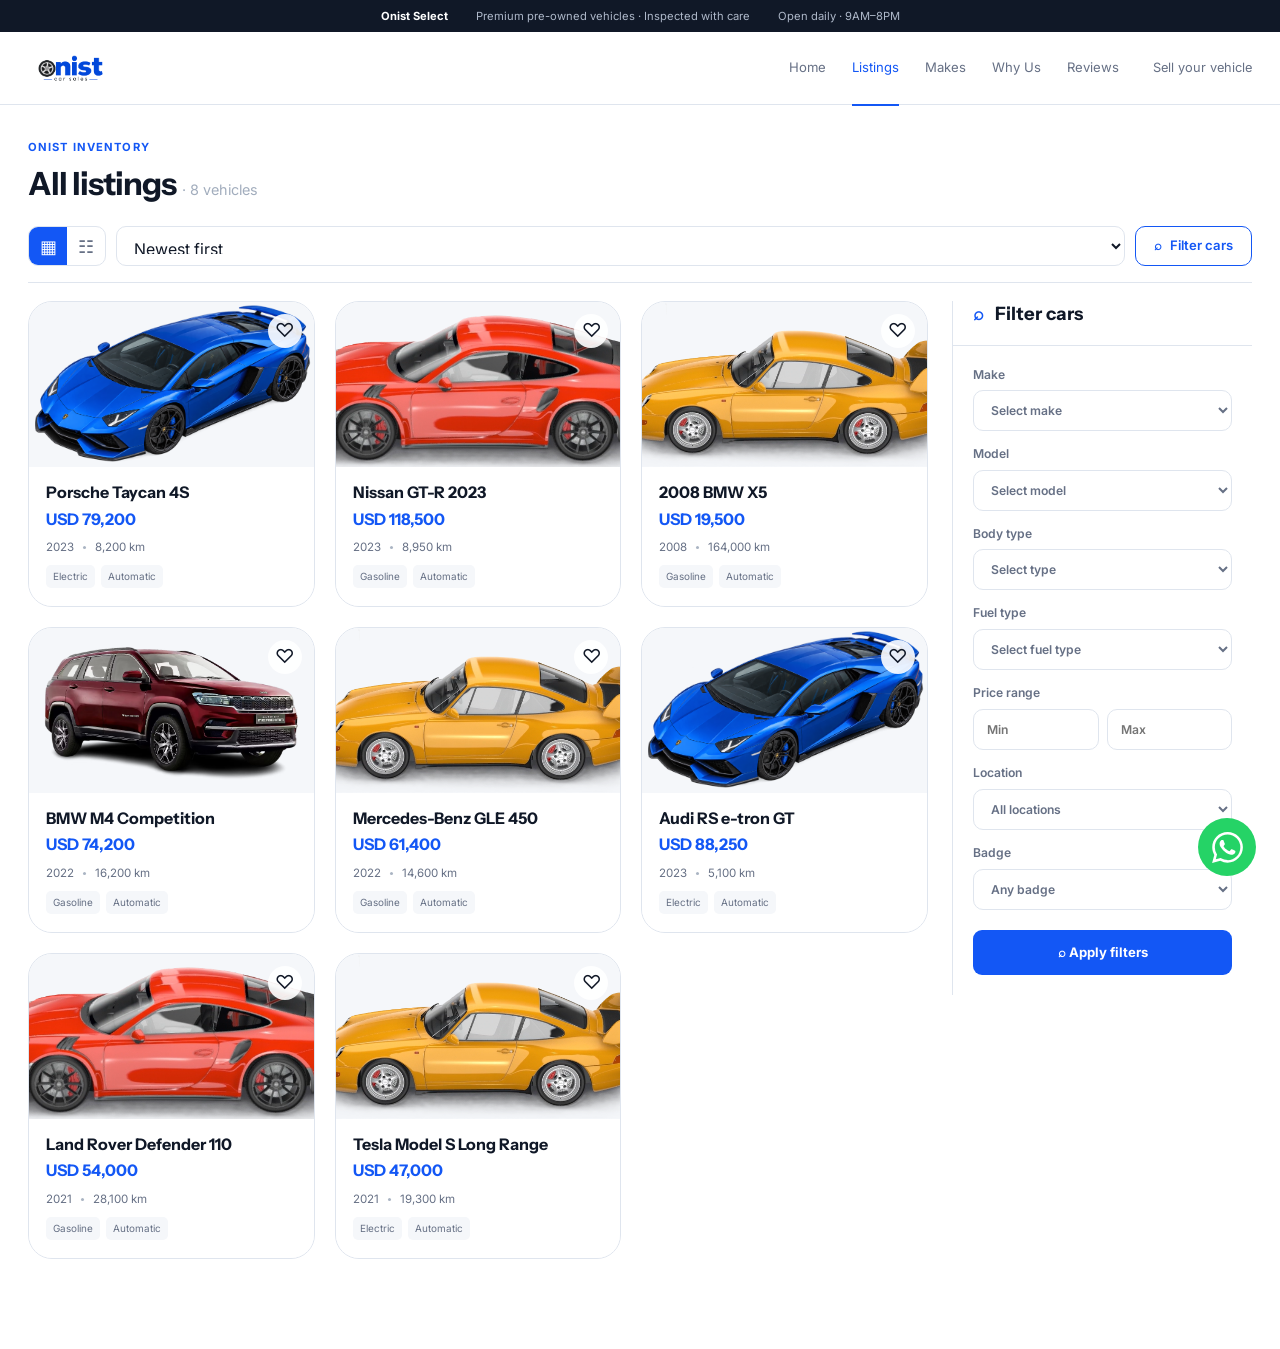
==== listings.html @ 409d68c4 "FirstCommit" ====
<!DOCTYPE html>
<html lang="en">
<head>
  <meta charset="UTF-8">
  <meta name="viewport" content="width=device-width, initial-scale=1.0">
  <title>All Listings | Onist Cars</title>
  <meta name="description" content="Browse certified pre-owned vehicles from Onist Cars.">
  <link rel="preconnect" href="https://fonts.googleapis.com">
  <link rel="preconnect" href="https://fonts.gstatic.com" crossorigin>
  <link href="https://fonts.googleapis.com/css2?family=Instrument+Sans:wght@500;600;700&family=Inter:wght@400;500;600&display=swap" rel="stylesheet">
  <link rel="icon" type="image/png" href="fav.png">
  <link rel="stylesheet" href="listings.css">
  <style>
    .browse-layout.filters-collapsed { grid-template-columns: 1fr; }
    .filters-collapsed .listing-results { grid-template-columns: repeat(4, minmax(0, 1fr)); }
    .filter-panel.is-collapsed { display: none; }
    .browse-card { border-radius: 24px; background: rgba(255,255,255,.88); }
    .browse-card__media { aspect-ratio: 1.72; }
    .browse-card__media::after { content: ""; position: absolute; inset: 0; background: linear-gradient(115deg, transparent 40%, rgba(255,255,255,.5) 50%, transparent 60%); transform: translateX(-120%) skewX(-15deg); transition: transform .9s cubic-bezier(.4,0,.2,1); pointer-events: none; }
    .listing-badge { display: none; }
    .browse-card:hover .browse-card__media::after { transform: translateX(120%) skewX(-15deg); }
    .browse-card__body { padding: 16px 17px 18px; background: rgba(255,255,255,.88); }
    .browse-card__fav { position: absolute; z-index: 3; top: 12px; right: 12px; display: grid; place-items: center; width: 34px; height: 34px; border-radius: 50%; background: rgba(255,255,255,.9); color: #101827; font-size: 1.2rem; }
    .browse-card__fav.is-saved { color: #1357f5; }
    .whatsapp-float { position: fixed; right: 24px; bottom: 24px; z-index: 300; display: grid; place-items: center; width: 58px; height: 58px; border-radius: 50%; background: #25D366; color: #fff; animation: whatsappHeartbeat 1.65s ease-in-out infinite; }
    .whatsapp-float svg { width: 31px; height: 31px; fill: currentColor; }
    @keyframes whatsappHeartbeat { 0%, 100% { transform: scale(1); } 12% { transform: scale(1.13); } 24% { transform: scale(1); } 36% { transform: scale(1.09); } 52% { transform: scale(1); } }
    @media (max-width: 680px) { .whatsapp-float { right: 16px; bottom: 16px; width: 52px; height: 52px; } .whatsapp-float svg { width: 28px; height: 28px; } }
    @media (prefers-reduced-motion: reduce) { .whatsapp-float { animation: none; } }
    @media (max-width: 1100px) { .filters-collapsed .listing-results { grid-template-columns: repeat(3, minmax(0, 1fr)); } }
    @media (max-width: 760px) { .filters-collapsed .listing-results { grid-template-columns: repeat(2, minmax(0, 1fr)); } .filter-panel.is-collapsed { display: block; } }
  </style>
</head>
<body>
  <header class="browse-header">
    <div class="browse-topline"><span>Onist Select</span><span>Premium pre-owned vehicles · Inspected with care</span><span>Open daily · 9AM–8PM</span></div>
    <div class="browse-nav">
      <a class="browse-brand" href="index.html"><img src="onist.png" alt="Onist Cars"></a>
      <nav aria-label="Primary navigation"><a href="index.html">Home</a><a class="is-active" href="listings.html">Listings</a><a href="index.html#makes">Makes</a><a href="index.html#why">Why Us</a><a href="index.html#reviews">Reviews</a></nav>
      <a class="sell-link" href="index.html#sell">Sell your vehicle</a>
      <button class="mobile-menu" type="button" aria-label="Open menu">☰</button>
    </div>
  </header>

  <main class="browse-main">
    <div class="browse-heading"><div><p class="eyebrow">Onist inventory</p><h1>All listings <span>· 8 vehicles</span></h1></div><button class="mobile-filter-trigger" id="openFilters" type="button"><span aria-hidden="true">⌕</span> Filter cars</button></div>
    <div class="browse-toolbar"><div class="view-toggle" aria-label="View mode"><button class="is-active" type="button" data-view="grid" aria-label="Grid view">▦</button><button type="button" data-view="list" aria-label="List view">☷</button></div><label class="sort-control"><span class="sr-only">Sort listings</span><select id="sortListings"><option value="newest">Newest first</option><option value="price-low">Price: low to high</option><option value="price-high">Price: high to low</option></select></label><button class="desktop-filter-trigger" id="openFiltersDesktop" type="button"><span aria-hidden="true">⌕</span> Filter cars</button></div>

    <div class="browse-layout">
      <section class="listing-results" id="listingResults" aria-live="polite">
        <article class="browse-card" data-year="2023" data-price="79200" data-make="Porsche" data-type="Coupe" data-fuel="Electric"><a href="listing.html" class="browse-card__media"><span class="listing-badge">Certified</span><img src="images/ImageFour.png" alt="Porsche Taycan 4S" loading="lazy"></a><div class="browse-card__body"><h2>Porsche Taycan 4S</h2><strong>USD 79,200</strong><p>2023 <i></i> 8,200 km</p><div><span>Electric</span><span>Automatic</span></div></div></article>
        <article class="browse-card" data-year="2023" data-price="118500" data-make="Nissan" data-type="Coupe" data-fuel="Gasoline"><a href="listing.html" class="browse-card__media"><span class="listing-badge">Great price</span><img src="images/ImageTwo.png" alt="Nissan GT-R 2023" loading="lazy"></a><div class="browse-card__body"><h2>Nissan GT-R 2023</h2><strong>USD 118,500</strong><p>2023 <i></i> 8,950 km</p><div><span>Gasoline</span><span>Automatic</span></div></div></article>
        <article class="browse-card" data-year="2008" data-price="19500" data-make="BMW" data-type="SUV" data-fuel="Gasoline"><a href="listing.html" class="browse-card__media"><span class="listing-badge">Great price</span><img src="images/imageOne.png" alt="BMW X5 2008" loading="lazy"></a><div class="browse-card__body"><h2>2008 BMW X5</h2><strong>USD 19,500</strong><p>2008 <i></i> 164,000 km</p><div><span>Gasoline</span><span>Automatic</span></div></div></article>
        <article class="browse-card" data-year="2022" data-price="74200" data-make="BMW" data-type="Coupe" data-fuel="Gasoline"><a href="listing.html" class="browse-card__media"><span class="listing-badge">Certified</span><img src="meridian.avif" alt="BMW M4 Competition" loading="lazy"></a><div class="browse-card__body"><h2>BMW M4 Competition</h2><strong>USD 74,200</strong><p>2022 <i></i> 16,200 km</p><div><span>Gasoline</span><span>Automatic</span></div></div></article>
        <article class="browse-card" data-year="2022" data-price="61400" data-make="Mercedes" data-type="SUV" data-fuel="Gasoline"><a href="listing.html" class="browse-card__media"><span class="listing-badge">Best deal</span><img src="images/imageOne.png" alt="Mercedes-Benz GLE 450" loading="lazy"></a><div class="browse-card__body"><h2>Mercedes-Benz GLE 450</h2><strong>USD 61,400</strong><p>2022 <i></i> 14,600 km</p><div><span>Gasoline</span><span>Automatic</span></div></div></article>
        <article class="browse-card" data-year="2023" data-price="88250" data-make="Audi" data-type="Coupe" data-fuel="Electric"><a href="listing.html" class="browse-card__media"><span class="listing-badge">Great price</span><img src="images/ImageFour.png" alt="Audi RS e-tron GT" loading="lazy"></a><div class="browse-card__body"><h2>Audi RS e-tron GT</h2><strong>USD 88,250</strong><p>2023 <i></i> 5,100 km</p><div><span>Electric</span><span>Automatic</span></div></div></article>
        <article class="browse-card" data-year="2021" data-price="54000" data-make="Land Rover" data-type="SUV" data-fuel="Gasoline"><a href="listing.html" class="browse-card__media"><span class="listing-badge">One owner</span><img src="images/ImageTwo.png" alt="Land Rover Defender 110" loading="lazy"></a><div class="browse-card__body"><h2>Land Rover Defender 110</h2><strong>USD 54,000</strong><p>2021 <i></i> 28,100 km</p><div><span>Gasoline</span><span>Automatic</span></div></div></article>
        <article class="browse-card" data-year="2021" data-price="47000" data-make="Tesla" data-type="Sedan" data-fuel="Electric"><a href="listing.html" class="browse-card__media"><span class="listing-badge">Recently serviced</span><img src="images/imageOne.png" alt="Tesla Model S Long Range" loading="lazy"></a><div class="browse-card__body"><h2>Tesla Model S Long Range</h2><strong>USD 47,000</strong><p>2021 <i></i> 19,300 km</p><div><span>Electric</span><span>Automatic</span></div></div></article>
      </section>

      <aside class="filter-panel" id="filterPanel" aria-label="Filter cars"><div class="filter-panel__head"><h2><span aria-hidden="true">⌕</span> Filter cars</h2><button id="closeFilters" type="button" aria-label="Close filters">×</button></div><div class="filter-fields"><label>Make<select data-filter="make"><option value="">Select make</option><option>BMW</option><option>Porsche</option><option>Nissan</option><option>Audi</option><option>Mercedes</option><option>Tesla</option><option>Land Rover</option></select></label><label>Model<select><option>Select model</option><option>X5</option><option>M4</option><option>GT-R</option></select></label><label>Body type<select data-filter="type"><option value="">Select type</option><option>SUV</option><option>Coupe</option><option>Sedan</option></select></label><label>Fuel type<select data-filter="fuel"><option value="">Select fuel type</option><option>Gasoline</option><option>Electric</option></select></label><label>Price range<span class="range-fields"><input id="minPrice" type="number" placeholder="Min"><input id="maxPrice" type="number" placeholder="Max"></span></label><label>Location<select><option>All locations</option><option>Oranjestad</option><option>Las Vegas</option><option>Miami</option></select></label><label>Badge<select><option>Any badge</option><option>Certified</option><option>Great price</option></select></label></div><button class="apply-filters" id="applyFilters" type="button"><span aria-hidden="true">⌕</span> Apply filters</button></aside>
    </div>
  </main>
  <div class="filter-backdrop" id="filterBackdrop"></div>
  <a class="whatsapp-float" href="https://wa.me/447507777517" target="_blank" rel="noopener" aria-label="Chat with Onist on WhatsApp">
    <svg viewBox="0 0 24 24" aria-hidden="true"><path d="M20.5 3.5A11.8 11.8 0 0 0 12.05 0C5.5 0 .18 5.32.18 11.87c0 2.09.55 4.13 1.59 5.93L.08 24l6.34-1.66a11.85 11.85 0 0 0 5.63 1.43h.01c6.55 0 11.87-5.32 11.87-11.87 0-3.17-1.23-6.14-3.43-8.4ZM12.06 21.7h-.01a9.82 9.82 0 0 1-5.01-1.37l-.36-.21-3.76.98 1-3.66-.23-.38a9.83 9.83 0 0 1-1.5-5.19C2.19 6.45 6.61 2.03 12.06 2.03c2.64 0 5.12 1.03 6.98 2.9a9.8 9.8 0 0 1 2.89 6.98c0 5.45-4.42 9.87-9.87 9.87Zm5.41-7.39c-.3-.15-1.77-.87-2.05-.97-.28-.1-.48-.15-.68.15-.2.3-.78.97-.96 1.17-.18.2-.35.22-.65.07-.3-.15-1.26-.46-2.4-1.48-.89-.79-1.49-1.77-1.67-2.07-.17-.3-.02-.46.13-.61.14-.14.3-.35.45-.52.15-.18.2-.3.3-.5.1-.2.05-.38-.02-.53-.08-.15-.68-1.64-.93-2.25-.25-.6-.5-.52-.68-.53h-.58c-.2 0-.53.07-.8.38-.28.3-1.05 1.03-1.05 2.52s1.08 2.92 1.23 3.12c.15.2 2.13 3.25 5.16 4.56.72.31 1.28.5 1.72.64.72.23 1.37.2 1.89.12.58-.09 1.77-.72 2.02-1.42.25-.7.25-1.3.18-1.42-.08-.12-.28-.2-.58-.35Z"/></svg>
  </a>
  <script src="listings.js"></script>
</body>
</html>
---- listings.css ----
:root{--ink:#101827;--muted:#667085;--line:#dfe5ee;--blue:#1357f5;--mist:#f5f7fa;--surface:#fff;--radius:12px;--ease:cubic-bezier(.16,1,.3,1)}*{box-sizing:border-box;margin:0}body{background:#fff;color:var(--ink);font-family:"Inter",sans-serif;line-height:1.45;-webkit-font-smoothing:antialiased}a{color:inherit;text-decoration:none}button,select,input{font:inherit;color:inherit}button{border:0;background:none;cursor:pointer}select,input{width:100%;border:1px solid var(--line);border-radius:10px;background:#fff;padding:11px 13px;outline:0}select:focus,input:focus{border-color:var(--blue)}.sr-only{position:absolute;width:1px;height:1px;overflow:hidden;clip:rect(0,0,0,0)}.browse-header{border-bottom:1px solid var(--line);background:#fff}.browse-topline{display:flex;justify-content:center;gap:28px;padding:8px 24px;background:#101827;color:#aeb8c9;font-size:.7rem}.browse-topline span:first-child{color:#fff;font-weight:700}.browse-nav{display:flex;align-items:center;gap:34px;max-width:1280px;height:72px;margin:auto;padding:0 28px}.browse-brand{margin-right:auto}.browse-brand img{display:block;height:31px;width:auto}.browse-nav nav{display:flex;gap:26px;color:var(--muted);font-size:.82rem}.browse-nav nav a{padding:27px 0;border-bottom:2px solid transparent}.browse-nav nav a:hover,.browse-nav nav a.is-active{color:var(--blue);border-color:var(--blue)}.sell-link{color:var(--muted);font-size:.8rem}.mobile-menu{display:none;width:40px;height:40px;border:1px solid var(--line);border-radius:10px;font-size:1.1rem}.browse-main{max-width:1280px;margin:auto;padding:34px 28px 90px}.browse-heading{display:flex;align-items:end;justify-content:space-between;gap:20px}.eyebrow{color:var(--blue);font-size:.7rem;font-weight:700;letter-spacing:.1em;text-transform:uppercase}.browse-heading h1{margin-top:6px;font-family:"Instrument Sans",sans-serif;font-size:2rem;letter-spacing:-.03em}.browse-heading h1 span{color:#a2adbd;font-family:"Inter",sans-serif;font-size:.9rem;font-weight:400;letter-spacing:0}.browse-toolbar{display:flex;align-items:center;gap:10px;margin-top:18px;padding-bottom:16px;border-bottom:1px solid var(--line)}.view-toggle{display:flex;overflow:hidden;border:1px solid var(--line);border-radius:10px}.view-toggle button{width:38px;height:38px;color:var(--muted);font-size:1.15rem}.view-toggle button.is-active{background:var(--blue);color:#fff}.sort-control{display:block;flex:1}.sort-control select{height:40px}.desktop-filter-trigger,.mobile-filter-trigger{display:flex;align-items:center;justify-content:center;gap:8px;border:1px solid var(--blue);border-radius:10px;min-height:40px;padding:0 18px;color:var(--blue);font-size:.82rem;font-weight:600}.mobile-filter-trigger{display:none}.browse-layout{display:grid;grid-template-columns:minmax(0,1fr) 300px;gap:24px;margin-top:18px}.listing-results{display:grid;grid-template-columns:repeat(3,minmax(0,1fr));gap:20px}.browse-card{overflow:hidden;border:1px solid var(--line);border-radius:14px;background:#fff;transition:transform .35s var(--ease),border-color .25s ease}.browse-card:hover{transform:translateY(-4px);border-color:rgba(19,87,245,.42)}.browse-card__media{position:relative;display:block;aspect-ratio:1.22;overflow:hidden;background:var(--mist)}.browse-card__media img{width:100%;height:100%;object-fit:cover;transition:transform .65s var(--ease)}.browse-card:hover .browse-card__media img{transform:scale(1.045)}.listing-badge{position:absolute;z-index:2;top:10px;left:10px;padding:5px 9px;border-radius:999px;background:var(--blue);color:#fff;font-size:.62rem;font-weight:700;text-transform:capitalize}.browse-card__body{padding:14px 14px 15px}.browse-card__body h2{font-family:"Instrument Sans",sans-serif;font-size:1rem;line-height:1.2}.browse-card__body>strong{display:block;margin-top:5px;color:var(--blue);font-family:"Instrument Sans",sans-serif;font-size:1rem}.browse-card__body p{margin-top:8px;color:var(--muted);font-size:.72rem}.browse-card__body p i{display:inline-block;width:3px;height:3px;margin:0 6px;border-radius:50%;background:#aab4c3;vertical-align:middle}.browse-card__body div{display:flex;gap:6px;margin-top:10px}.browse-card__body div span{padding:4px 7px;border-radius:5px;background:var(--mist);color:var(--muted);font-size:.62rem}.filter-panel{position:sticky;top:20px;align-self:start;border-left:1px solid var(--line);background:#fff}.filter-panel__head{display:flex;align-items:center;justify-content:space-between;padding:0 0 17px 20px;border-bottom:1px solid var(--line)}.filter-panel__head h2{font-family:"Instrument Sans",sans-serif;font-size:1.15rem}.filter-panel__head h2 span{color:var(--blue);margin-right:7px}.filter-panel__head button{display:none;font-size:1.5rem}.filter-fields{display:grid;gap:14px;padding:20px}.filter-fields label{display:grid;gap:7px;color:var(--muted);font-size:.76rem;font-weight:600}.range-fields{display:flex;gap:8px}.apply-filters{width:calc(100% - 40px);margin:0 20px 20px;padding:13px;border-radius:9px;background:var(--blue);color:#fff;font-size:.82rem;font-weight:700}.filter-backdrop{display:none}.listing-results.is-list{grid-template-columns:1fr}.listing-results.is-list .browse-card{display:grid;grid-template-columns:230px 1fr}.listing-results.is-list .browse-card__media{height:100%;aspect-ratio:auto}@media(max-width:1100px){.listing-results{grid-template-columns:repeat(2,minmax(0,1fr))}.browse-layout{grid-template-columns:minmax(0,1fr) 280px}.browse-nav nav{gap:15px}.sell-link{display:none}}@media(max-width:760px){.browse-topline{display:none}.browse-nav{height:64px;padding:0 16px}.browse-nav nav{display:none}.mobile-menu{display:block}.browse-main{padding:26px 14px 60px}.browse-heading h1{font-size:1.65rem}.mobile-filter-trigger{display:flex}.browse-toolbar{margin-top:20px}.desktop-filter-trigger{display:none}.browse-layout{display:block}.listing-results{grid-template-columns:repeat(2,minmax(0,1fr));gap:12px}.browse-card__body{padding:11px}.browse-card__body h2{font-size:.86rem}.browse-card__body>strong{font-size:.85rem}.browse-card__body p{font-size:.64rem}.browse-card__body div span{font-size:.56rem}.filter-panel{position:fixed;z-index:30;left:0;right:0;bottom:0;top:auto;max-height:88vh;overflow:auto;border:0;border-radius:22px 22px 0 0;transform:translateY(105%);transition:transform .5s var(--ease);padding-bottom:8px}.filter-panel.is-open{transform:translateY(0)}.filter-panel__head{padding:18px 18px 14px}.filter-panel__head button{display:block}.filter-backdrop{position:fixed;z-index:29;inset:0;display:block;background:rgba(16,24,39,.42);opacity:0;pointer-events:none;transition:opacity .3s ease}.filter-backdrop.is-open{opacity:1;pointer-events:auto}.filter-fields{padding:16px 14px}.apply-filters{width:calc(100% - 28px);margin:0 14px 14px}.listing-results.is-list{grid-template-columns:1fr}.listing-results.is-list .browse-card{grid-template-columns:120px 1fr}}@media(max-width:420px){.browse-card__media{aspect-ratio:1.08}.browse-card__body div{flex-wrap:wrap}.browse-card__body div span{padding:3px 5px}}
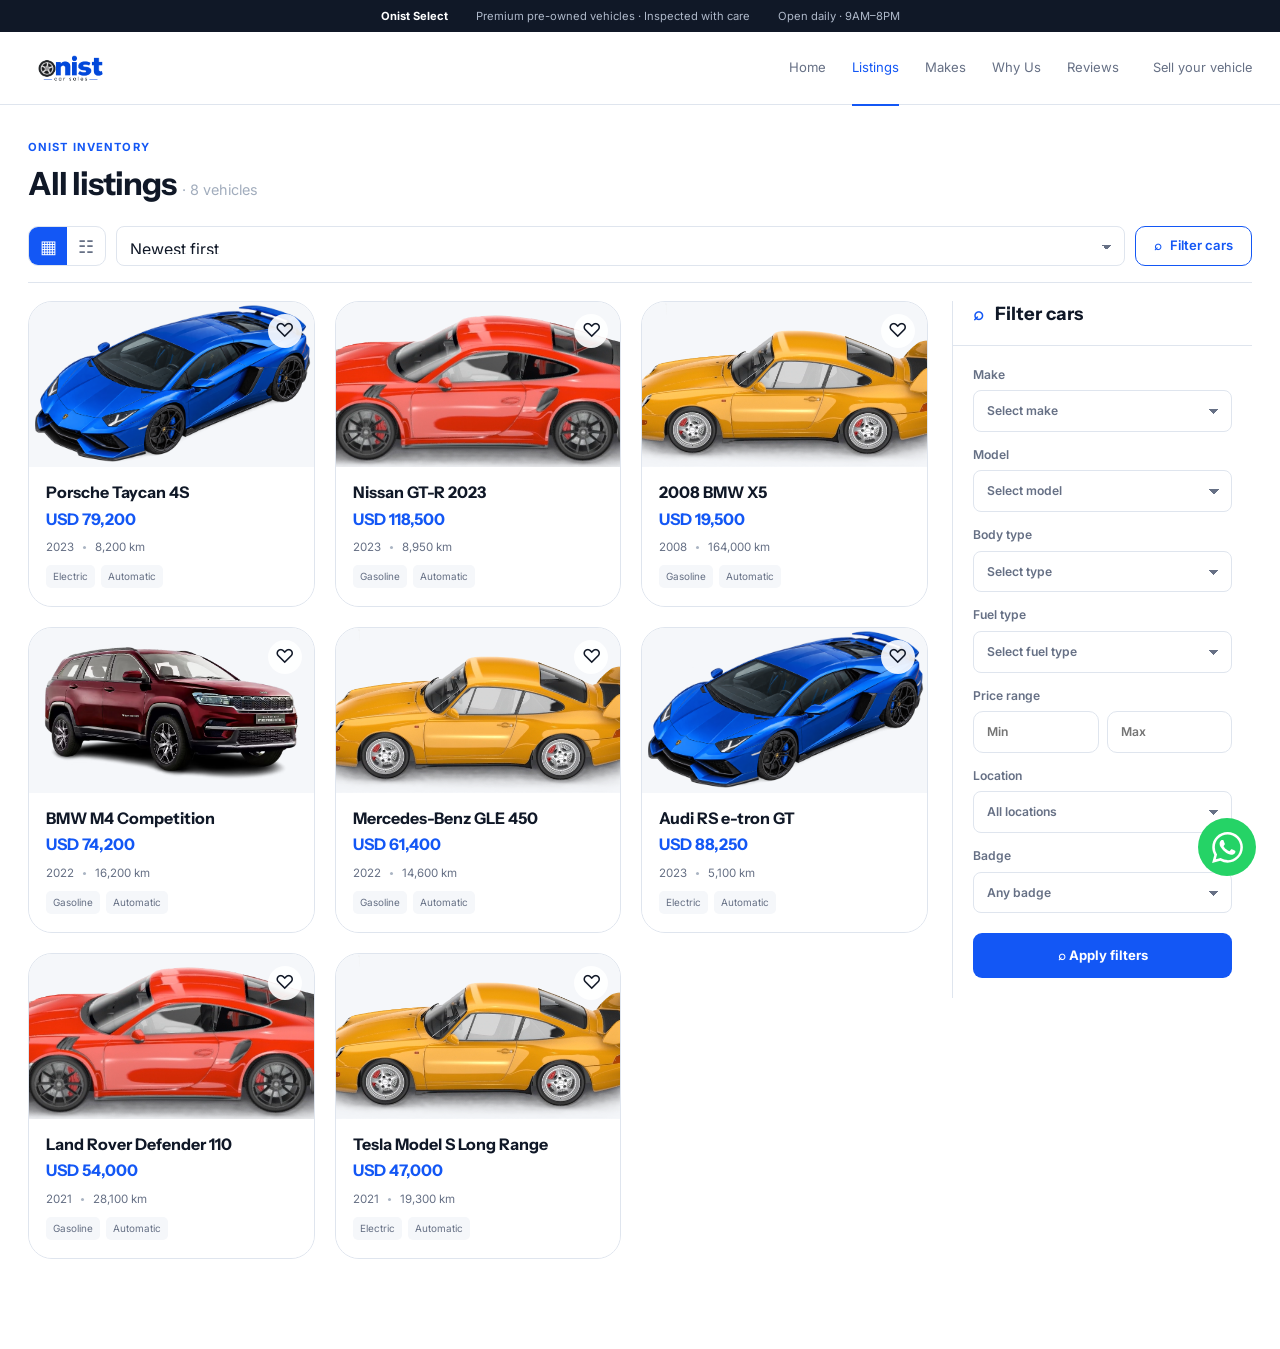
==== commit 8ebc8de2: "Done" ====
--- a/listings.html
+++ b/listings.html
@@ -27,6 +27,9 @@
     @keyframes whatsappHeartbeat { 0%, 100% { transform: scale(1); } 12% { transform: scale(1.13); } 24% { transform: scale(1); } 36% { transform: scale(1.09); } 52% { transform: scale(1); } }
     @media (max-width: 680px) { .whatsapp-float { right: 16px; bottom: 16px; width: 52px; height: 52px; } .whatsapp-float svg { width: 28px; height: 28px; } }
     @media (prefers-reduced-motion: reduce) { .whatsapp-float { animation: none; } }
+    .filter-fields select, .sort-control select { appearance: none; -webkit-appearance: none; padding-right: 38px; border-color: #dfe5ee; border-radius: 8px; background-color: #fff; background-image: linear-gradient(45deg, transparent 50%, #667085 50%), linear-gradient(135deg, #667085 50%, transparent 50%); background-position: calc(100% - 17px) 18px, calc(100% - 12px) 18px; background-repeat: no-repeat; background-size: 5px 5px, 5px 5px; transition: border-color .2s ease, box-shadow .2s ease; }
+    .filter-fields select:hover, .sort-control select:hover { border-color: #b9c5d6; }
+    .filter-fields select:focus, .sort-control select:focus { border-color: #1357f5; box-shadow: 0 0 0 3px rgba(19,87,245,.12); outline: none; }
     @media (max-width: 1100px) { .filters-collapsed .listing-results { grid-template-columns: repeat(3, minmax(0, 1fr)); } }
     @media (max-width: 760px) { .filters-collapsed .listing-results { grid-template-columns: repeat(2, minmax(0, 1fr)); } .filter-panel.is-collapsed { display: block; } }
   </style>
